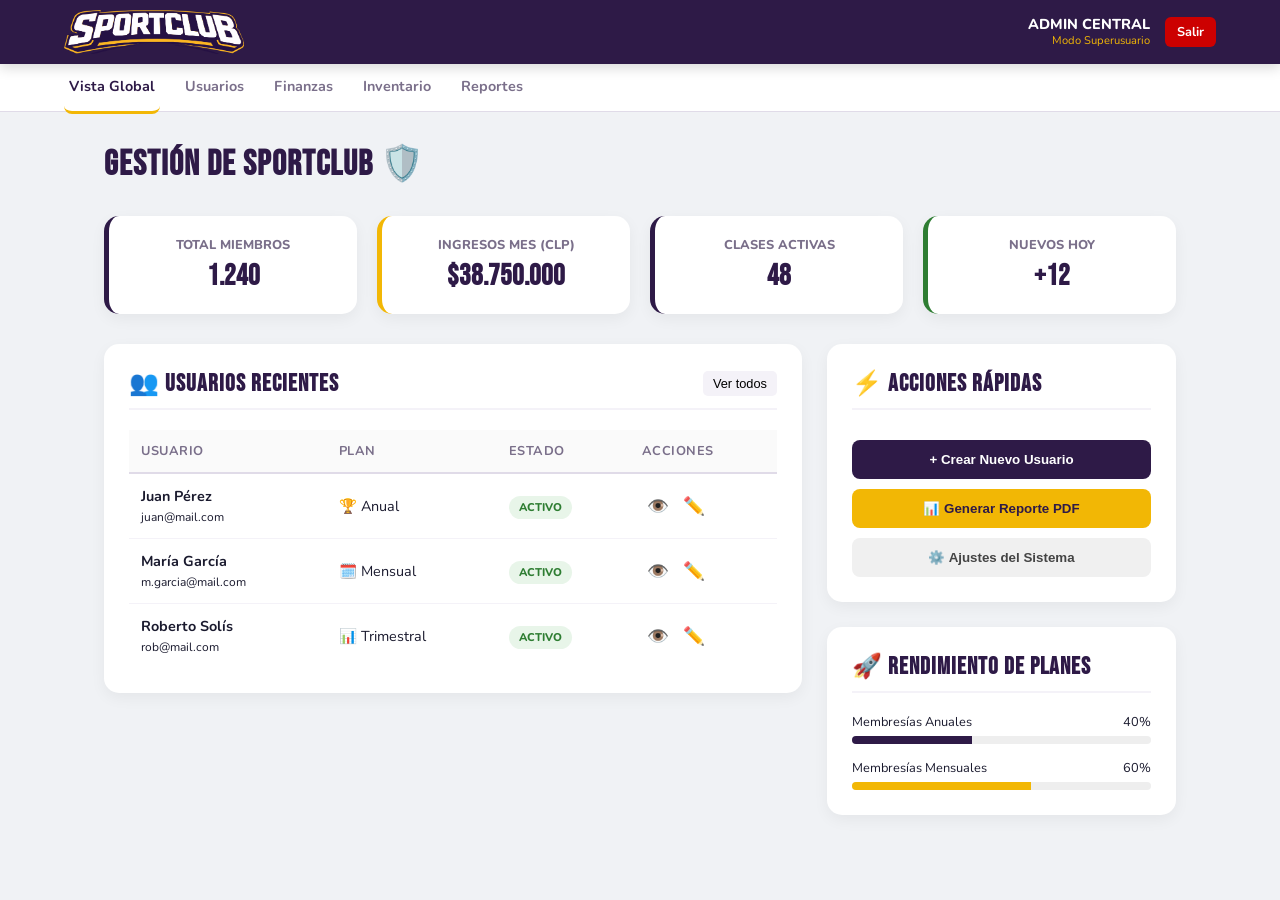
==== dashboard-admin.html @ 14d21007 "fin4" ====
<!DOCTYPE html>
<html lang="es">
<head>
  <meta charset="UTF-8">
  <meta name="viewport" content="width=device-width, initial-scale=1.0">
  <title>Panel Control – SportClub</title>
  <link rel="stylesheet" href="CSS/styles.css">
  <style>
    body.dashboard {
      background-color: #f0f2f5;
    }

    .dash-header {
      background-color: var(--purple-dark);
      padding: 10px 5%;
      display: flex;
      justify-content: space-between;
      align-items: center;
      box-shadow: 0 4px 12px rgba(0,0,0,0.15);
    }

    .dash-header img {
      height: 45px;
    }

    .dash-nav {
      background: white;
      padding: 0 5%;
      display: flex;
      gap: 20px;
      border-bottom: 1px solid var(--gray-mid);
    }

    .dash-nav a {
      padding: 15px 5px;
      text-decoration: none;
      color: var(--text-muted);
      font-weight: 700;
      font-size: 0.9rem;
      border-bottom: 3px solid transparent;
      transition: all 0.3s;
    }

    .dash-nav a.active, .dash-nav a:hover {
      color: var(--purple-dark);
      border-bottom-color: var(--yellow);
    }

    .dash-main {
      padding: 30px 5%;
      max-width: 1200px;
      margin: 0 auto;
    }

    .stat-grid {
      display: grid;
      grid-template-columns: repeat(auto-fit, minmax(200px, 1fr));
      gap: 20px;
      margin-bottom: 30px;
    }

    .stat-card {
      background: white;
      padding: 20px;
      border-radius: 15px;
      box-shadow: 0 5px 15px rgba(0,0,0,0.05);
      border-left: 5px solid var(--purple-dark);
    }

    .stat-card span {
      display: block;
      font-size: 0.8rem;
      color: var(--text-muted);
      font-weight: 800;
      text-transform: uppercase;
      margin-bottom: 5px;
    }

    .stat-card strong {
      font-size: 1.8rem;
      color: var(--purple-dark);
      font-family: 'Bebas Neue', sans-serif;
    }

    .dashboard-content {
      display: grid;
      grid-template-columns: 2fr 1fr;
      gap: 25px;
    }

    .card {
      background: white;
      padding: 25px;
      border-radius: 15px;
      box-shadow: 0 5px 15px rgba(0,0,0,0.05);
      margin-bottom: 25px;
    }

    .card h3 {
      font-family: 'Bebas Neue', sans-serif;
      font-size: 1.5rem;
      margin-bottom: 20px;
      color: var(--purple-dark);
      display: flex;
      align-items: center;
      justify-content: space-between;
      border-bottom: 2px solid var(--gray-light);
      padding-bottom: 10px;
    }

    .dash-table {
      width: 100%;
      border-collapse: collapse;
    }

    .dash-table th {
      text-align: left;
      font-size: 0.8rem;
      color: var(--text-muted);
      padding: 12px;
      background: #fafafa;
    }

    .dash-table td {
      padding: 12px;
      border-top: 1px solid #f0f0f0;
      font-size: 0.9rem;
    }

    .status-pill {
      padding: 4px 10px;
      border-radius: 20px;
      font-size: 0.7rem;
      font-weight: 800;
      text-transform: uppercase;
    }

    .status-pill.active { background: #e8f5e9; color: #2e7d32; }
    .status-pill.pending { background: #fff3e0; color: #ef6c00; }

    .btn-icon {
      background: none;
      border: none;
      cursor: pointer;
      font-size: 1.1rem;
      padding: 5px;
      transition: transform 0.2s;
    }

    .btn-icon:hover { transform: scale(1.2); }

    .admin-action-btn {
      width: 100%;
      padding: 12px;
      background: var(--purple-dark);
      color: white;
      border: none;
      border-radius: 8px;
      font-weight: 700;
      cursor: pointer;
      margin-top: 10px;
    }

    @media (max-width: 900px) {
      .dashboard-content { grid-template-columns: 1fr; }
    }
  </style>
</head>
<body class="dashboard">

  <header class="dash-header">
    <img src="logo_empresa_letra_v1.png" alt="SportClub">
    <div style="display: flex; gap: 15px; align-items: center;">
      <div style="text-align: right; line-height: 1;">
        <div style="color: white; font-weight: 800; font-size: 0.9rem;">ADMIN CENTRAL</div>
        <small style="color: var(--yellow); font-size: 0.7rem;">Modo Superusuario</small>
      </div>
      <a href="index.html" style="text-decoration: none; background: #cc0000; color: white; padding: 6px 12px; border-radius: 6px; font-size: 0.8rem; font-weight: 700;">Salir</a>
    </div>
  </header>

  <nav class="dash-nav">
    <a href="#" class="active">Vista Global</a>
    <a href="#usuarios">Usuarios</a>
    <a href="#pagos">Finanzas</a>
    <a href="#inventario">Inventario</a>
    <a href="#reportes">Reportes</a>
  </nav>

  <main class="dash-main">
    
    <div style="margin-bottom: 30px;">
      <h2 style="color: var(--purple-dark); font-family: 'Bebas Neue', sans-serif; font-size: 2.2rem; letter-spacing: 1px;">Gestión de SportClub 🛡️</h2>
    </div>

    <div class="stat-grid">
      <div class="stat-card">
        <span>Total Miembros</span>
        <strong>1.240</strong>
      </div>
      <div class="stat-card" style="border-left-color: var(--yellow);">
        <span>Ingresos Mes (CLP)</span>
        <strong>$38.750.000</strong>
      </div>
      <div class="stat-card">
        <span>Clases Activas</span>
        <strong>48</strong>
      </div>
      <div class="stat-card" style="border-left-color: #2e7d32;">
        <span>Nuevos Hoy</span>
        <strong>+12</strong>
      </div>
    </div>

    <div class="dashboard-content">
      
      <div class="left-col">
        <div class="card">
          <h3>👥 Usuarios Recientes <button style="font-size: 0.8rem; background: var(--gray-light); border: none; padding: 5px 10px; border-radius: 5px; cursor: pointer;">Ver todos</button></h3>
          <table class="dash-table">
            <thead>
              <tr>
                <th>Usuario</th>
                <th>Plan</th>
                <th>Estado</th>
                <th>Acciones</th>
              </tr>
            </thead>
            <tbody>
              <tr>
                <td><strong>Juan Pérez</strong><br><small>juan@mail.com</small></td>
                <td>🏆 Anual</td>
                <td><span class="status-pill active">Activo</span></td>
                <td><button class="btn-icon">👁️</button> <button class="btn-icon">✏️</button></td>
              </tr>
              <tr>
                <td><strong>María García</strong><br><small>m.garcia@mail.com</small></td>
                <td>🗓️ Mensual</td>
                <td><span class="status-pill active">Activo</span></td>
                <td><button class="btn-icon">👁️</button> <button class="btn-icon">✏️</button></td>
              </tr>
              <tr>
                <td><strong>Roberto Solís</strong><br><small>rob@mail.com</small></td>
                <td>📊 Trimestral</td>
                <td><span class="status-pill active">Activo</span></td>
                <td><button class="btn-icon">👁️</button> <button class="btn-icon">✏️</button></td>
              </tr>
            </tbody>
          </table>
        </div>
      </div>

      <div class="right-col">
        <div class="card">
          <h3>⚡ Acciones Rápidas</h3>
          <button class="admin-action-btn">+ Crear Nuevo Usuario</button>
          <button class="admin-action-btn" style="background: var(--yellow); color: var(--purple-dark);">📊 Generar Reporte PDF</button>
          <button class="admin-action-btn" style="background: #f0f0f0; color: #444;">⚙️ Ajustes del Sistema</button>
        </div>

        <div class="card">
          <h3>🚀 Rendimiento de Planes</h3>
          <div style="margin-bottom: 15px;">
            <div style="display: flex; justify-content: space-between; font-size: 0.8rem; margin-bottom: 5px;">
              <span>Membresías Anuales</span>
              <span>40%</span>
            </div>
            <div style="background: #eee; height: 8px; border-radius: 4px; overflow: hidden;">
              <div style="background: var(--purple-dark); width: 40%; height: 100%;"></div>
            </div>
          </div>
          <div>
            <div style="display: flex; justify-content: space-between; font-size: 0.8rem; margin-bottom: 5px;">
              <span>Membresías Mensuales</span>
              <span>60%</span>
            </div>
            <div style="background: #eee; height: 8px; border-radius: 4px; overflow: hidden;">
              <div style="background: var(--yellow); width: 60%; height: 100%;"></div>
            </div>
          </div>
        </div>
      </div>

    </div>
  </main>

</body>
</html>
---- CSS/styles.css ----
@import url('https://fonts.googleapis.com/css2?family=Bebas+Neue&family=Nunito:wght@400;600;700;800&display=swap');


:root {
  --purple-dark: #2E1A47;
  --purple-mid: #4a2878;
  --yellow: #F2B705;
  --yellow-hover: #d9a404;
  --white: #FFFFFF;
  --gray-light: #f4f2f8;
  --gray-mid: #e0dbe8;
  --text-dark: #1a1a2e;
  --text-muted: #7a6f8a;

  /* Colores por perfil */
  --user-color: #1565C0;
  --user-light: #e8f0fe;
  --coach-color: #2E7D32;
  --coach-light: #e8f5e9;
  --admin-color: #6A1B9A;
  --admin-light: #f3e5f5;
}


*, *::before, *::after {
  margin: 0;
  padding: 0;
  box-sizing: border-box;
}

body {
  font-family: 'Nunito', sans-serif;
  background: var(--gray-light);
  color: var(--text-dark);
  min-height: 100vh;
}


body.centered-page {
  display: flex;
  flex-direction: column;
  align-items: center;
  justify-content: center;
  background: var(--purple-dark);
  background-image:
    radial-gradient(ellipse at 20% 50%, rgba(74,40,120,0.6) 0%, transparent 60%),
    radial-gradient(ellipse at 80% 20%, rgba(242,183,5,0.12) 0%, transparent 50%);
  min-height: 100vh;
}

.auth-card {
  background: var(--white);
  border-radius: 20px;
  padding: 40px 36px;
  width: 100%;
  max-width: 420px;
  box-shadow: 0 24px 60px rgba(0,0,0,0.35);
  animation: slideUp 0.45s ease;
}

@keyframes slideUp {
  from { opacity: 0; transform: translateY(30px); }
  to   { opacity: 1; transform: translateY(0); }
}

.auth-logo {
  display: block;
  margin: 0 auto 24px;
  height: 60px;
  object-fit: contain;
}

.auth-card h1 {
  font-family: 'Bebas Neue', sans-serif;
  font-size: 2rem;
  color: var(--purple-dark);
  text-align: center;
  letter-spacing: 1px;
  margin-bottom: 6px;
}

.auth-card p.subtitle {
  text-align: center;
  color: var(--text-muted);
  font-size: 0.9rem;
  margin-bottom: 28px;
}


.form-group {
  margin-bottom: 16px;
}

.form-group label {
  display: block;
  font-size: 0.82rem;
  font-weight: 700;
  color: var(--purple-dark);
  margin-bottom: 6px;
  text-transform: uppercase;
  letter-spacing: 0.5px;
}

.form-group input,
.form-group select,
.form-group textarea {
  width: 100%;
  padding: 12px 16px;
  border: 2px solid var(--gray-mid);
  border-radius: 10px;
  font-family: 'Nunito', sans-serif;
  font-size: 0.95rem;
  color: var(--text-dark);
  background: var(--white);
  transition: border-color 0.2s, box-shadow 0.2s;
  outline: none;
}

.form-group input:focus,
.form-group select:focus,
.form-group textarea:focus {
  border-color: var(--purple-mid);
  box-shadow: 0 0 0 3px rgba(74,40,120,0.12);
}


.btn-primary {
  display: block;
  width: 100%;
  padding: 13px;
  background: var(--purple-dark);
  color: var(--white);
  border: none;
  border-radius: 10px;
  font-family: 'Nunito', sans-serif;
  font-size: 1rem;
  font-weight: 800;
  letter-spacing: 0.5px;
  cursor: pointer;
  transition: background 0.2s, transform 0.1s;
  margin-top: 8px;
  text-align: center;
  text-decoration: none;
}

.btn-primary:hover {
  background: var(--purple-mid);
  transform: translateY(-1px);
}

.btn-primary:active {
  transform: translateY(0);
}

.btn-yellow {
  background: var(--yellow);
  color: var(--purple-dark);
}

.btn-yellow:hover {
  background: var(--yellow-hover);
}

.btn-outline {
  display: block;
  width: 100%;
  padding: 13px;
  background: transparent;
  color: var(--purple-dark);
  border: 2px solid var(--purple-dark);
  border-radius: 10px;
  font-family: 'Nunito', sans-serif;
  font-size: 1rem;
  font-weight: 700;
  cursor: pointer;
  transition: all 0.2s;
  margin-top: 10px;
  text-align: center;
  text-decoration: none;
}

.btn-outline:hover {
  background: var(--purple-dark);
  color: var(--white);
}

.btn-sm {
  display: inline-block;
  padding: 6px 14px;
  border-radius: 8px;
  font-family: 'Nunito', sans-serif;
  font-size: 0.82rem;
  font-weight: 700;
  cursor: pointer;
  border: none;
  transition: all 0.2s;
  text-decoration: none;
}

.btn-sm.yellow { background: var(--yellow); color: var(--purple-dark); }
.btn-sm.yellow:hover { background: var(--yellow-hover); }
.btn-sm.purple { background: var(--purple-dark); color: var(--white); }
.btn-sm.purple:hover { background: var(--purple-mid); }
.btn-sm.outline { background: transparent; border: 2px solid currentColor; }


.auth-links {
  text-align: center;
  margin-top: 18px;
}

.auth-links a {
  color: var(--purple-mid);
  text-decoration: none;
  font-size: 0.9rem;
  font-weight: 600;
  display: block;
  margin-top: 8px;
  transition: color 0.2s;
}

.auth-links a:hover {
  color: var(--yellow-hover);
}


.divider {
  border: none;
  border-top: 1px solid var(--gray-mid);
  margin: 20px 0;
}


.alert {
  padding: 12px 16px;
  border-radius: 10px;
  font-size: 0.9rem;
  font-weight: 600;
  margin-bottom: 16px;
  display: none;
}

.alert.success { background: #e8f5e9; color: #2e7d32; border: 1px solid #a5d6a7; display: block; }
.alert.error   { background: #fce4ec; color: #c62828; border: 1px solid #ef9a9a; display: block; }


.landing-hero {
  text-align: center;
  margin-bottom: 30px;
  animation: slideUp 0.5s ease;
}

.landing-hero h1 {
  font-family: 'Bebas Neue', sans-serif;
  font-size: 2.8rem;
  color: var(--white);
  letter-spacing: 2px;
  line-height: 1.1;
  margin-bottom: 8px;
}

.landing-hero p {
  color: rgba(255,255,255,0.75);
  font-size: 1rem;
  max-width: 320px;
  margin: 0 auto;
}

.landing-tagline {
  display: inline-block;
  background: var(--yellow);
  color: var(--purple-dark);
  font-weight: 800;
  font-size: 0.8rem;
  letter-spacing: 1.5px;
  text-transform: uppercase;
  padding: 4px 12px;
  border-radius: 20px;
  margin-bottom: 12px;
}


body.dashboard {
  display: flex;
  flex-direction: column;
  background: var(--gray-light);
  min-height: 100vh;
}


.dash-header {
  display: flex;
  align-items: center;
  justify-content: space-between;
  padding: 0 28px;
  height: 64px;
  position: sticky;
  top: 0;
  z-index: 100;
  box-shadow: 0 2px 12px rgba(0,0,0,0.18);
}

.dash-header img {
  height: 40px;
  object-fit: contain;
}

.dash-header-actions {
  display: flex;
  gap: 10px;
  align-items: center;
}

.dash-header-actions button,
.dash-header-actions a {
  padding: 7px 16px;
  border-radius: 8px;
  font-family: 'Nunito', sans-serif;
  font-size: 0.85rem;
  font-weight: 700;
  cursor: pointer;
  border: none;
  text-decoration: none;
  transition: all 0.2s;
}

.btn-edit-profile {
  background: rgba(255,255,255,0.15);
  color: var(--white);
  border: 1px solid rgba(255,255,255,0.3) !important;
}

.btn-edit-profile:hover {
  background: rgba(255,255,255,0.25);
}

.btn-logout {
  background: var(--yellow) !important;
  color: var(--purple-dark) !important;
}

.btn-logout:hover {
  background: var(--yellow-hover) !important;
}


.dash-nav {
  display: flex;
  align-items: center;
  padding: 0 28px;
  height: 48px;
  gap: 4px;
  border-bottom: 1px solid rgba(0,0,0,0.06);
}

.dash-nav a {
  padding: 6px 16px;
  border-radius: 8px;
  font-size: 0.9rem;
  font-weight: 700;
  text-decoration: none;
  transition: all 0.2s;
}


.dash-main {
  padding: 28px;
  flex: 1;
}

.dash-main h2 {
  font-family: 'Bebas Neue', sans-serif;
  font-size: 1.6rem;
  letter-spacing: 1px;
  margin-bottom: 20px;
}

.dash-grid {
  display: grid;
  grid-template-columns: repeat(auto-fit, minmax(280px, 1fr));
  gap: 20px;
}


.card {
  background: var(--white);
  border-radius: 14px;
  padding: 22px 24px;
  box-shadow: 0 2px 10px rgba(0,0,0,0.07);
}

.card h3 {
  font-family: 'Bebas Neue', sans-serif;
  font-size: 1.1rem;
  letter-spacing: 1px;
  margin-bottom: 14px;
  padding-bottom: 10px;
  border-bottom: 2px solid var(--gray-mid);
}


.dash-table {
  width: 100%;
  border-collapse: collapse;
  font-size: 0.88rem;
}

.dash-table th {
  text-align: left;
  padding: 8px 10px;
  font-size: 0.75rem;
  text-transform: uppercase;
  letter-spacing: 0.5px;
  border-bottom: 2px solid var(--gray-mid);
  color: var(--text-muted);
}

.dash-table td {
  padding: 10px 10px;
  border-bottom: 1px solid var(--gray-light);
  vertical-align: middle;
}

.dash-table tr:last-child td {
  border-bottom: none;
}


.item-list {
  list-style: none;
}

.item-list li {
  padding: 10px 0;
  border-bottom: 1px solid var(--gray-light);
  font-size: 0.9rem;
  display: flex;
  align-items: center;
  justify-content: space-between;
}

.item-list li:last-child {
  border-bottom: none;
}


.badge {
  display: inline-block;
  padding: 3px 10px;
  border-radius: 20px;
  font-size: 0.75rem;
  font-weight: 700;
}


.stat-grid {
  display: grid;
  grid-template-columns: repeat(3, 1fr);
  gap: 12px;
  margin-bottom: 20px;
}

.stat-card {
  background: var(--white);
  border-radius: 12px;
  padding: 16px;
  text-align: center;
  box-shadow: 0 2px 8px rgba(0,0,0,0.07);
}

.stat-card .stat-number {
  font-family: 'Bebas Neue', sans-serif;
  font-size: 2.2rem;
  line-height: 1;
  margin-bottom: 4px;
}

.stat-card .stat-label {
  font-size: 0.78rem;
  color: var(--text-muted);
  font-weight: 700;
  text-transform: uppercase;
  letter-spacing: 0.4px;
}


.avatar {
  width: 42px;
  height: 42px;
  border-radius: 50%;
  display: flex;
  align-items: center;
  justify-content: center;
  font-weight: 800;
  font-size: 1rem;
  flex-shrink: 0;
}


body.user-dash .dash-header { background: var(--user-color); }
body.user-dash .dash-nav { background: #e8f0fe; }
body.user-dash .dash-nav a { color: var(--user-color); }
body.user-dash .dash-nav a:hover,
body.user-dash .dash-nav a.active { background: var(--user-color); color: var(--white); }
body.user-dash .card h3 { color: var(--user-color); border-color: var(--user-light); }
body.user-dash .badge { background: var(--user-light); color: var(--user-color); }
body.user-dash .stat-card .stat-number { color: var(--user-color); }
body.user-dash .avatar { background: var(--user-light); color: var(--user-color); }
body.user-dash .btn-sm.main { background: var(--user-color); color: #fff; }
body.user-dash .btn-sm.main:hover { background: #0d47a1; }


body.coach-dash .dash-header { background: var(--coach-color); }
body.coach-dash .dash-nav { background: #e8f5e9; }
body.coach-dash .dash-nav a { color: var(--coach-color); }
body.coach-dash .dash-nav a:hover,
body.coach-dash .dash-nav a.active { background: var(--coach-color); color: var(--white); }
body.coach-dash .card h3 { color: var(--coach-color); border-color: var(--coach-light); }
body.coach-dash .badge { background: var(--coach-light); color: var(--coach-color); }
body.coach-dash .stat-card .stat-number { color: var(--coach-color); }
body.coach-dash .avatar { background: var(--coach-light); color: var(--coach-color); }
body.coach-dash .btn-sm.main { background: var(--coach-color); color: #fff; }
body.coach-dash .btn-sm.main:hover { background: #1b5e20; }


body.admin-dash .dash-header { background: var(--admin-color); }
body.admin-dash .dash-nav { background: #f3e5f5; }
body.admin-dash .dash-nav a { color: var(--admin-color); }
body.admin-dash .dash-nav a:hover,
body.admin-dash .dash-nav a.active { background: var(--admin-color); color: var(--white); }
body.admin-dash .card h3 { color: var(--admin-color); border-color: #e1bee7; }
body.admin-dash .badge { background: #f3e5f5; color: var(--admin-color); }
body.admin-dash .stat-card .stat-number { color: var(--admin-color); }
body.admin-dash .avatar { background: #f3e5f5; color: var(--admin-color); }
body.admin-dash .btn-sm.main { background: var(--admin-color); color: #fff; }
body.admin-dash .btn-sm.main:hover { background: #4a148c; }


@media (max-width: 600px) {
  .auth-card { margin: 20px; padding: 28px 20px; }
  .dash-main { padding: 16px; }
  .stat-grid { grid-template-columns: repeat(2, 1fr); }
  .dash-header { padding: 0 16px; }
  .dash-nav { padding: 0 12px; overflow-x: auto; }
}
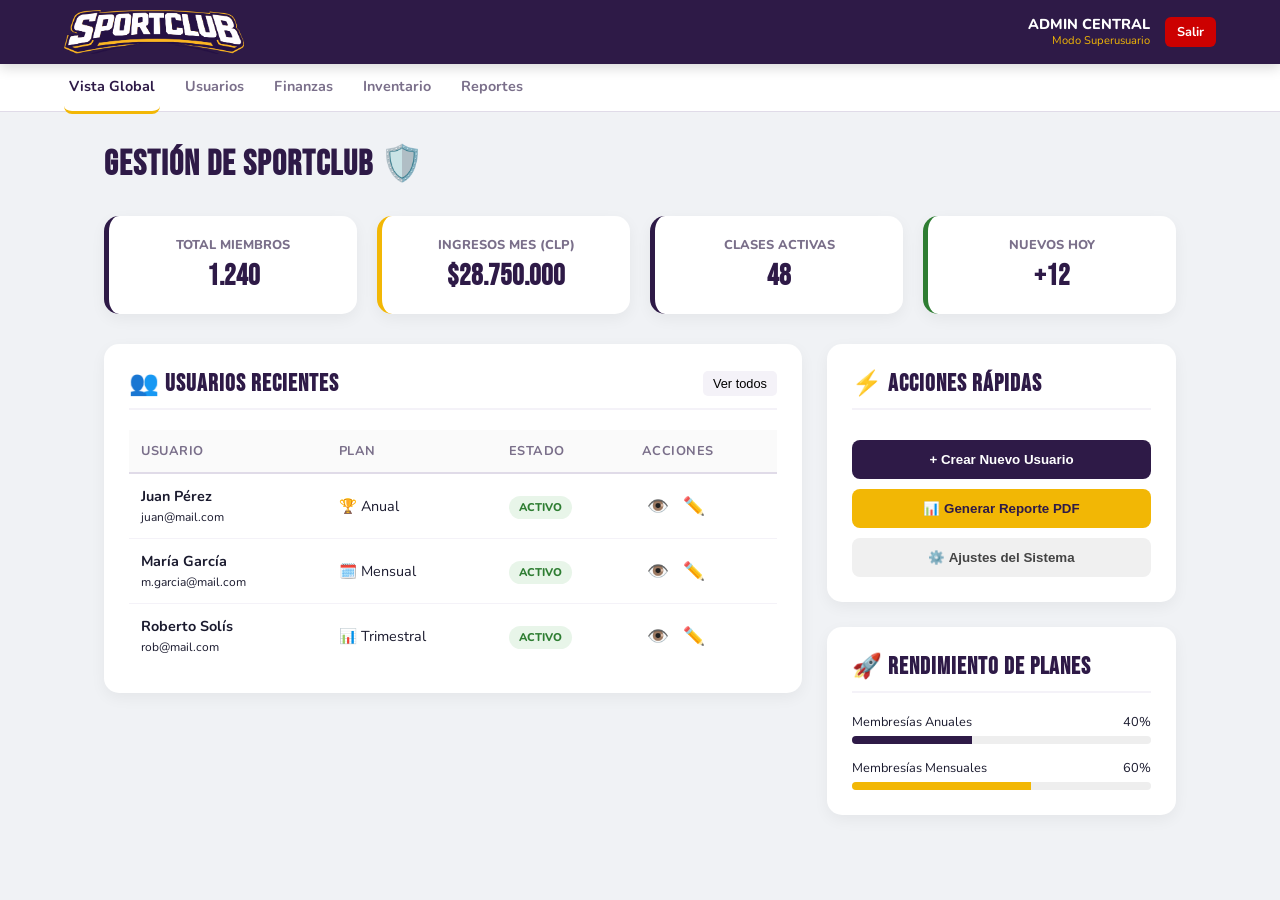
==== commit 90ebbc17: "fin6" ====
--- a/dashboard-admin.html
+++ b/dashboard-admin.html
@@ -200,7 +200,7 @@
       </div>
       <div class="stat-card" style="border-left-color: var(--yellow);">
         <span>Ingresos Mes (CLP)</span>
-        <strong>$38.750.000</strong>
+        <strong>$28.750.000</strong>
       </div>
       <div class="stat-card">
         <span>Clases Activas</span>
